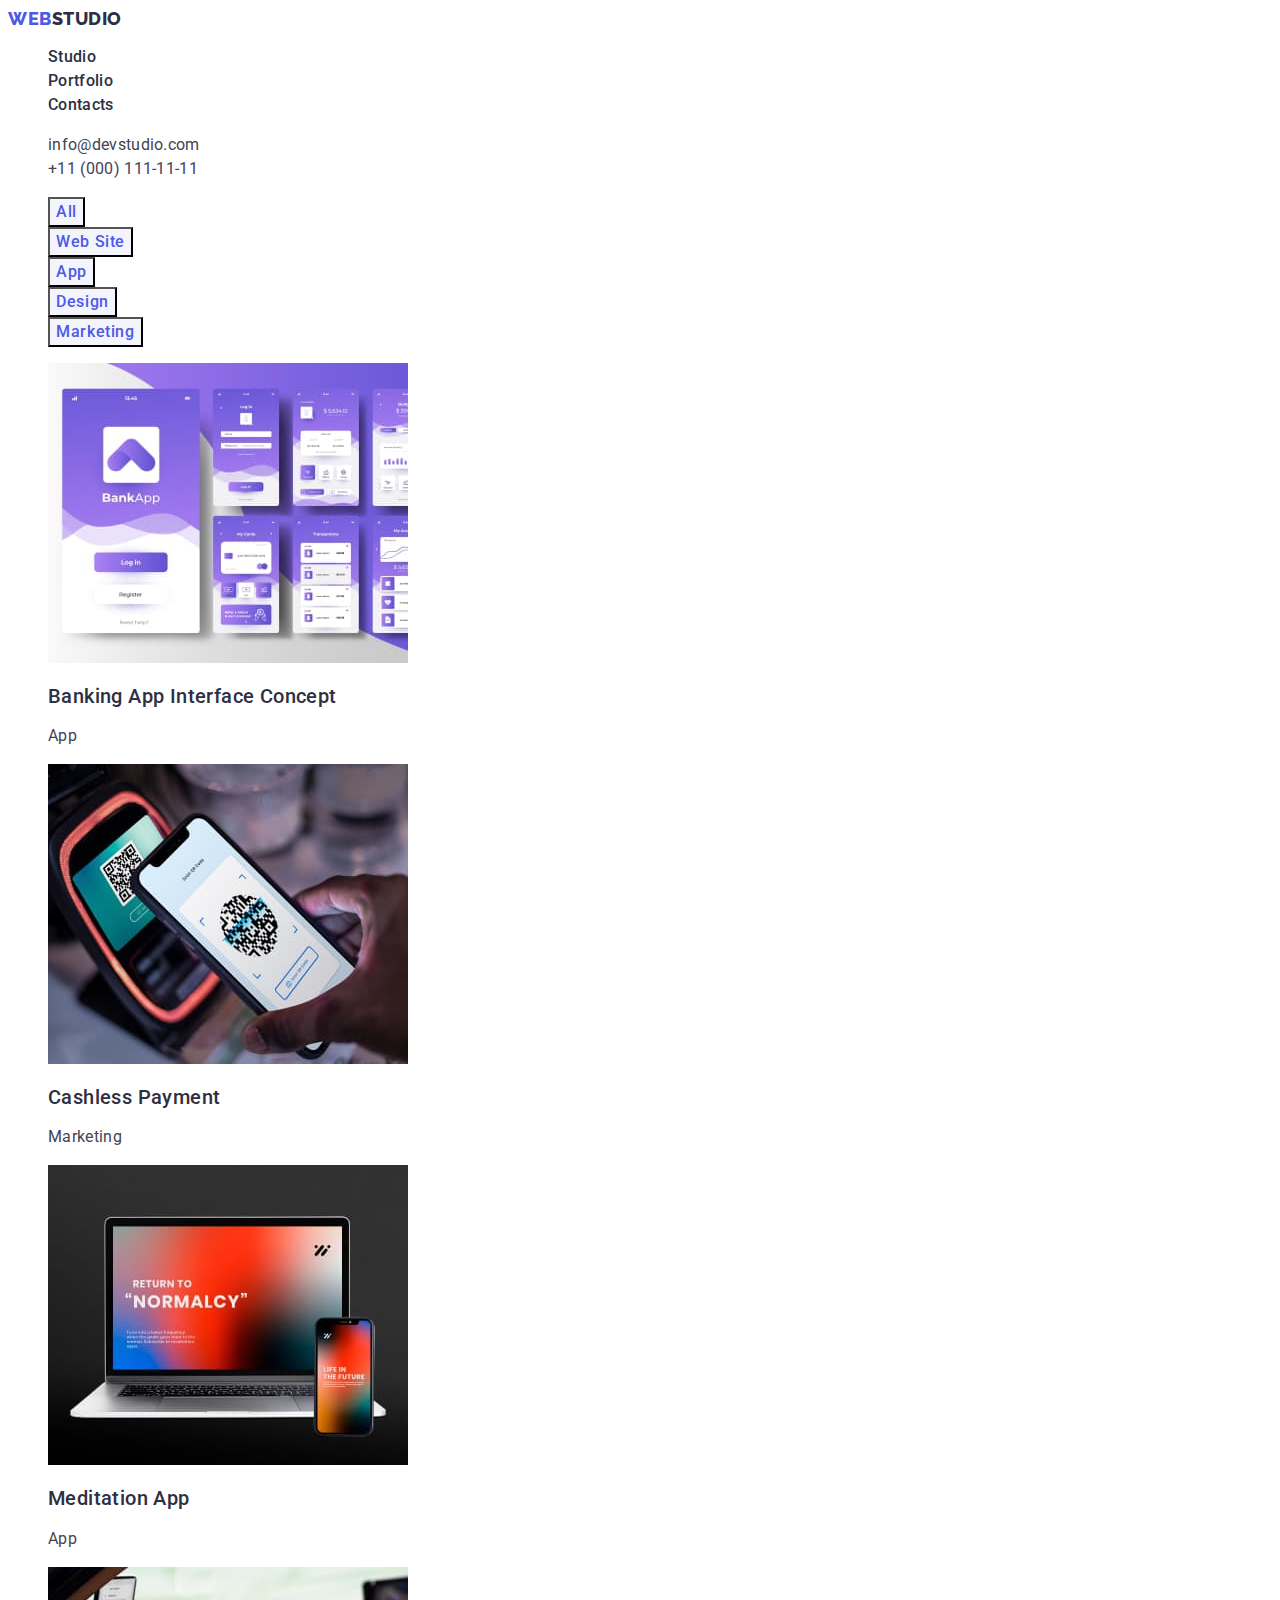
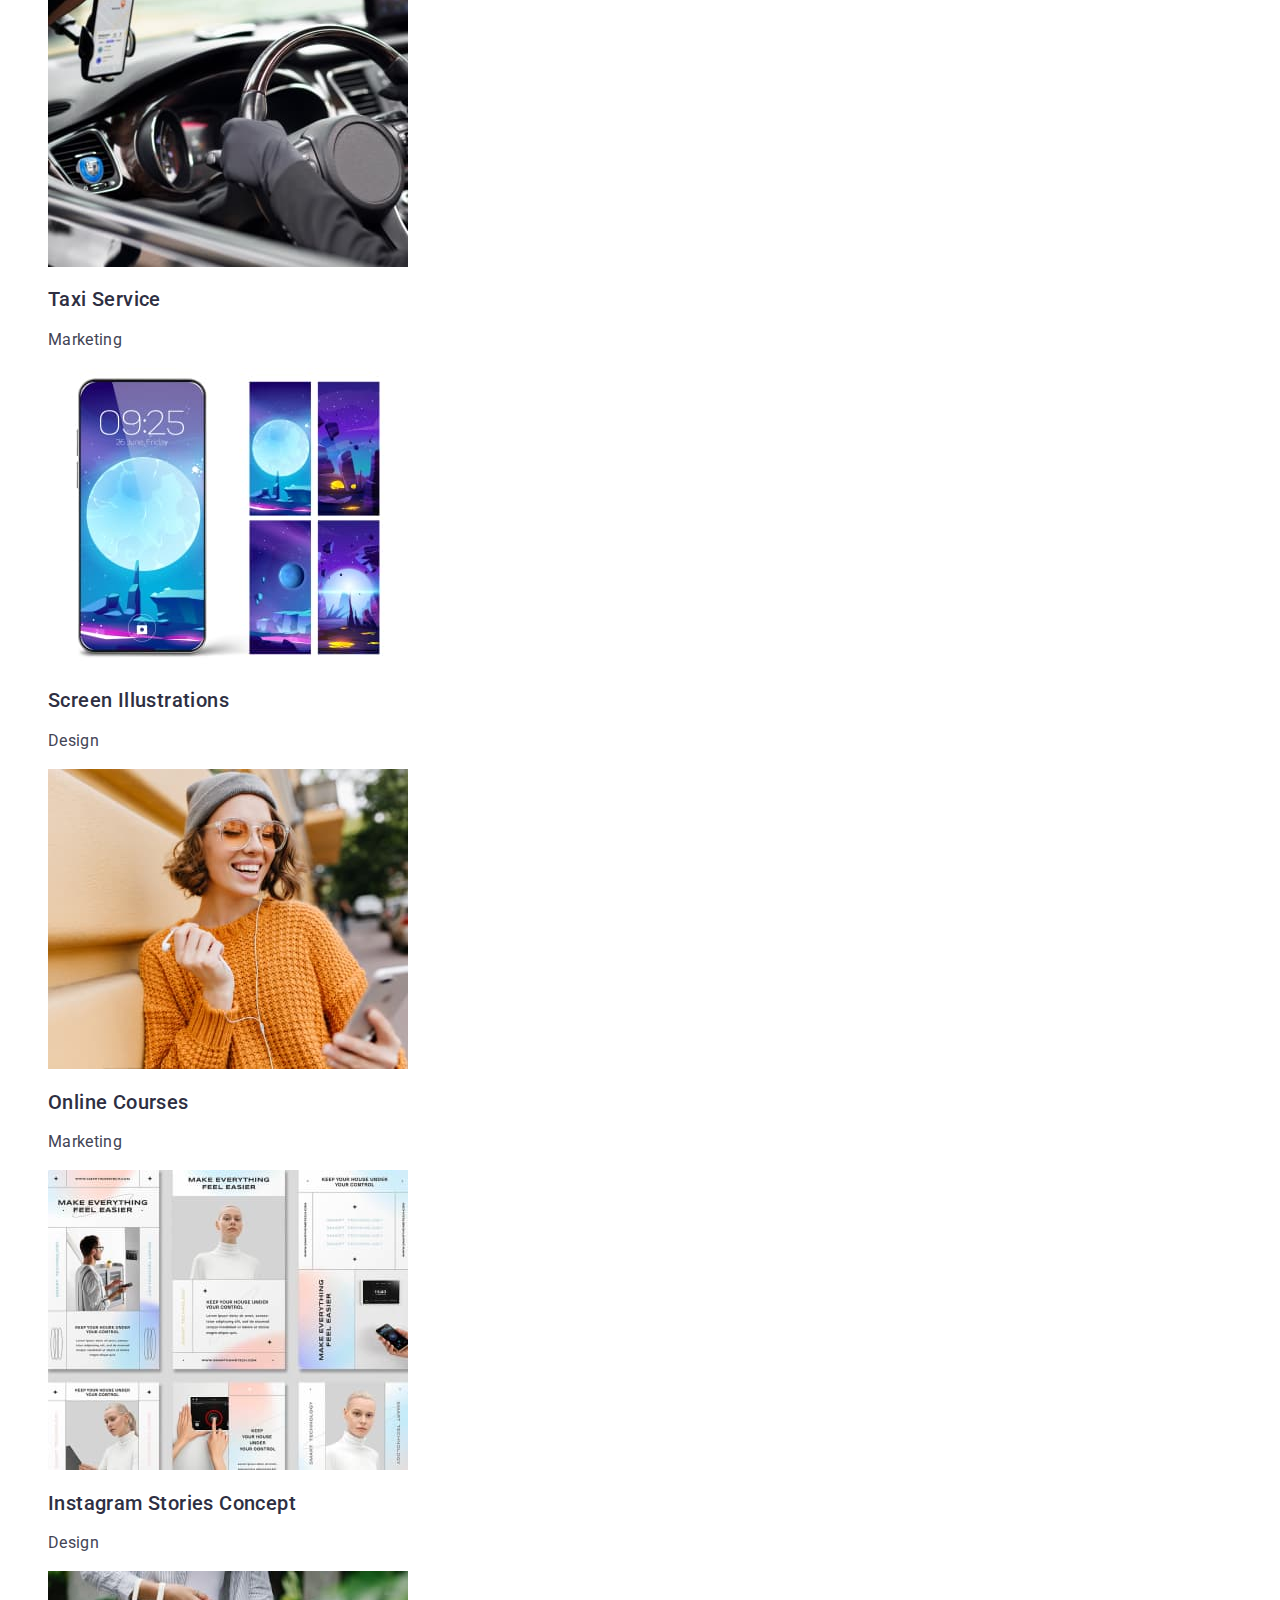
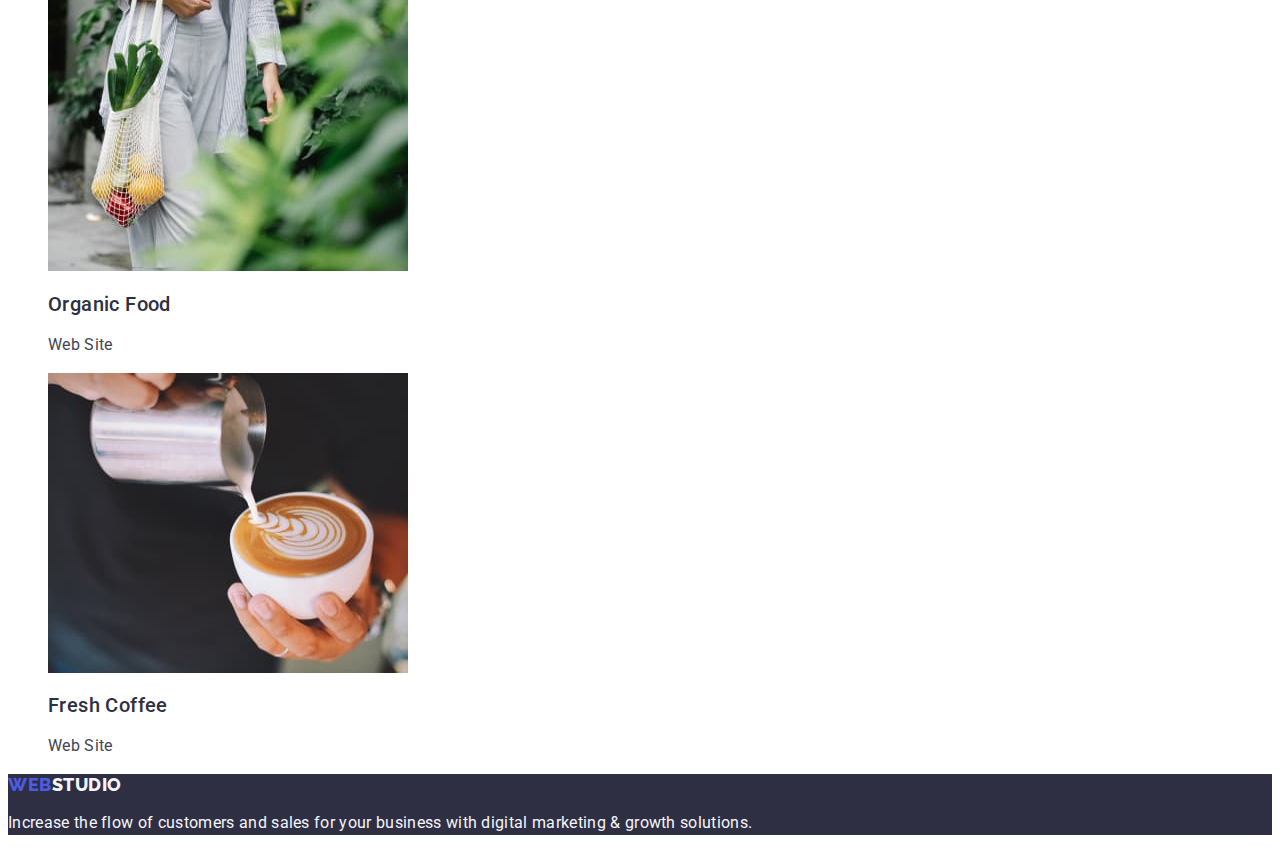
==== portfolio.html @ 6f3fbd13 "Initial commit" ====
<!DOCTYPE html>
<html lang="en">
  <head>
    <meta charset="UTF-8" />

    <link rel="preconnect" href="https://fonts.googleapis.com" />
    <link rel="preconnect" href="https://fonts.gstatic.com" crossorigin />
    <link
      href="https://fonts.googleapis.com/css2?family=Raleway:wght@800&family=Roboto:wght@400;500;700;900&display=swap"
      rel="stylesheet"
    />

    <title>Document</title>

    <link rel="stylesheet" href="./css/styles.css" />
  </head>

  <body style="font-family: Roboto, sans-serif; color: #434455">
    <!--*--------------------------------HEADER------------------------------------------->

    <header>
      <nav>
        <a class="logo link" href="./index.html"
          >Web<span class="logo-accent">Studio</span></a
        >
        <ul class="list">
          <li class="navigation link">
            <a class="link" href="./index.html">Studio</a>
          </li>
          <li class="navigation link">
            <a class="link" href="./portfolio.html">Portfolio</a>
          </li>
          <li class="navigation link"><a class="link" href="">Contacts</a></li>
        </ul>
      </nav>
      <address class="address">
        <ul class="list">
          <li class="contacts">
            <a class="link" href="mailto:info@devstudio.com"
              >info@devstudio.com</a
            >
          </li>
          <li class="contacts">
            <a class="link" href="tel:+110001111111">+11 (000) 111-11-11</a>
          </li>
        </ul>
      </address>
    </header>

    <!--*--------------------------------MAIN------------------------------------------->

    <main>
      <section>
        <h1 hidden>Section "portfolio"</h1>
        <ul class="list">
          <li><button type="button" class="portfolio-button">All</button></li>
          <li>
            <button type="button" class="portfolio-button">Web Site</button>
          </li>
          <li><button type="button" class="portfolio-button">App</button></li>
          <li>
            <button type="button" class="portfolio-button">Design</button>
          </li>
          <li>
            <button type="button" class="portfolio-button">Marketing</button>
          </li>
        </ul>

        <ul class="list">
          <li>
            <a class="link" href="">
              <img
                src="./images/img_portfolio_1.jpg"
                alt="Bank app"
                width="360"
              />
              <h2 class="first-portfolio-title">
                Banking App Interface Concept
              </h2>
              <p class="studio-second-p">App</p>
            </a>
          </li>
          <li>
            <a class="link" href="">
              <img
                src="./images/img_portfolio_2.jpg"
                alt="Transaction"
                width="360"
              />
              <h2 class="first-portfolio-title">Cashless Payment</h2>
              <p class="studio-second-p">Marketing</p>
            </a>
          </li>
          <li>
            <a class="link" href="">
              <img
                src="./images/img_portfolio_3.jpg"
                alt="Laptop and smartphone"
                width="360"
              />
              <h2 class="first-portfolio-title">Meditation App</h2>
              <p class="studio-second-p">App</p>
            </a>
          </li>
          <li>
            <a class="link" href="">
              <img
                src="./images/img_portfolio_4.jpg"
                alt="Smartphone, car
                steering wheel"
                width="360"
              />
              <h2 class="first-portfolio-title">Taxi Service</h2>
              <p class="studio-second-p">Marketing</p>
            </a>
          </li>
          <li>
            <a class="link" href="">
              <img
                src="./images/img_portfolio_5.jpg"
                alt="Smartphone"
                width="360"
              />
              <h2 class="first-portfolio-title">Screen Illustrations</h2>
              <p class="studio-second-p">Design</p>
            </a>
          </li>
          <li>
            <a class="link" href="">
              <img
                src="./images/img_portfolio_6.jpg"
                alt="Woman listening to
                music"
                width="360"
              />
              <h2 class="first-portfolio-title">Online Courses</h2>
              <p class="studio-second-p">Marketing</p>
            </a>
          </li>
          <li>
            <a class="link" href="">
              <img
                src="./images/img_portfolio_7.jpg"
                alt="Instagram Stories"
                width="360"
              />
              <h2 class="first-portfolio-title">Instagram Stories Concept</h2>
              <p class="studio-second-p">Design</p>
            </a>
          </li>
          <li>
            <a class="link" href="">
              <img
                src="./images/img_portfolio_8.jpg"
                alt="Organic food"
                width="360"
              />
              <h2 class="first-portfolio-title">Organic Food</h2>
              <p class="studio-second-p">Web Site</p>
            </a>
          </li>
          <li>
            <a class="link" href="">
              <img src="./images/img_portfolio_9.jpg" alt="Coffe" width="360" />
              <h2 class="first-portfolio-title">Fresh Coffee</h2>
              <p class="studio-second-p">Web Site</p>
            </a>
          </li>
        </ul>
      </section>
    </main>

    <!--*--------------------------------FOOTER------------------------------------------->

    <footer class="studio-footer">
      <a class="logo link" href="./index.html"
        >Web<span class="logo-accent-footer">Studio</span></a
      >
      <p class="footer-p">
        Increase the flow of customers and sales for your business with digital
        marketing & growth solutions.
      </p>
    </footer>
  </body>
</html>
---- css/styles.css ----
/* ~-----------------COLORS------------------ */
:root {
    --iris: #4D5AE5;
    --ocean: #404BBF;
    --navyblue: #2E2F42;
    --green: #31D0AA;
    --slate: #434455;
    --lightslate: #8E8F99;
    --cornflower: #E7E9FC;
    --cloud: #F4F4FD;
    --navyblue-modal: rgba(46, 47, 66, 0.40);
    --grey: #2E2F42;
    --white: #FFFFFF;
    --dairy: #FCFCFC;
}

/* &-----------------STUDIO------------------ */

/* ~-----------------HEADER------------------ */
body{
    font-family: "Roboto", sans-serif;
    color: #434455;
    background-color: var(--white);
}

.logo{
    font-family: "Raleway", sans-serif;
    font-weight: 800;
    font-size: 18px;
    line-height: 1.17;
    letter-spacing: 0.03em;
    text-transform: uppercase;
    color:var(--iris);
    text-decoration: none;
}

.logo-accent{
    color:var(--navyblue)
}

.link{
    text-decoration: none;
}

.list{
    list-style-type: none;
}

.navigation a{
    text-decoration: none;
    color: var(--navyblue);
    font-size: 16px;
    font-weight: 500;
    line-height: 1.5;
    letter-spacing: 0.02em;
}

.navigation a:hover{
    color: var(--ocean);
}
.navigation a:focus{
    color: var(--ocean);
}

.address{
    font-style: normal;
}

.contacts a{
    color: var(--slate);
    font-family: Roboto;
    font-size: 16px;
    font-weight: 400;
    line-height: 1.5;
    letter-spacing: 0.02em;
    text-decoration: none;
}

.contacts a:focus{
    color: var(--ocean);
}
.contacts a:hover {
    color: var(--ocean);
}

/* ~-----------------MAIN------------------ */

.studio-first-section{
    background-color: var(--navyblue);
}

.studio-first-title{
    color: var(--white, #FFF);
    text-align: center;
    font-size: 56px;
    line-height: 1.07;
    letter-spacing: 0.02em;
}

.studio-first-button{
    background-color: #4D5AE5;
    font-family: "Roboto", sans-serif;
    font-weight: 500;
    font-size: 16px;
    line-height: 1.5;
    letter-spacing: 0.04em;
    color: var(--white);
    cursor: pointer;
}

.studio-first-button:hover{
   background-color: #404BBF 
}

.studio-first-button:focus {
    background-color: #404BBF
}

.studio-second-title{
    color: var(--navyblue, #2E2F42);
    font-size: 20px;
    font-weight: 500;
    line-height: 1.2;
    letter-spacing: 0.02em;
}
.studio-second-p{
    color: var(--slate, #434455);
    font-size: 16px;
    line-height: 1.5;
    letter-spacing: 0.02em;
}

.studio-third-section{
    color: var(--navyblue, #2E2F42);
    text-align: center;
    font-size: 36px;
    font-weight: 700;
    line-height: 1.11;
    letter-spacing: 0.02em;
    text-transform: capitalize;
}

.studio-fourth-section{
    background-color:#F4F4FD;
}

.studio-fourth-title{
    color: var(--navyblue, #2E2F42);
    text-align: center;
    font-size: 36px;
    line-height: 1.11;
    letter-spacing: 0.02em;
    text-transform: capitalize;
}

.studio-fourth-list{
    background-color: #FFFFFF;

}

/* ~-----------------FOOTER------------------ */

.studio-footer{
    background-color: var(--grey);
}

.logo-accent-footer{
    color: #f4f4fd;
}
.footer-p{
    color: var(--cloud, #F4F4FD);
    font-size: 16px;
    line-height: 1.5;
    letter-spacing: 0.02em;
}

/* &-----------------PORTFOLIO------------------ */

/* ~-----------------MAIN------------------ */

.portfolio-button{
    font-family: "Roboto", sans-serif;
    color: var(--iris, #4D5AE5);
    text-align: center;
    font-size: 16px;
    font-weight: 500;
    line-height: 1.5;
    letter-spacing: 0.04em;
    background: var(--cloud, #F4F4FD);
    cursor: pointer;
}

.portfolio-button:hover{
    background-color: #404BBF;
    color: #FFFFFF;
}
.portfolio-button:focus {
    background-color: #404BBF;
    color: #FFFFFF;
}
 

.first-portfolio-title{
    color: var(--navyblue, #2E2F42);
    font-size: 20px;
    font-weight: 500;
    line-height: 1.2;
    letter-spacing: 0.02em;
}

/* ~-----------------FOOTER------------------ */
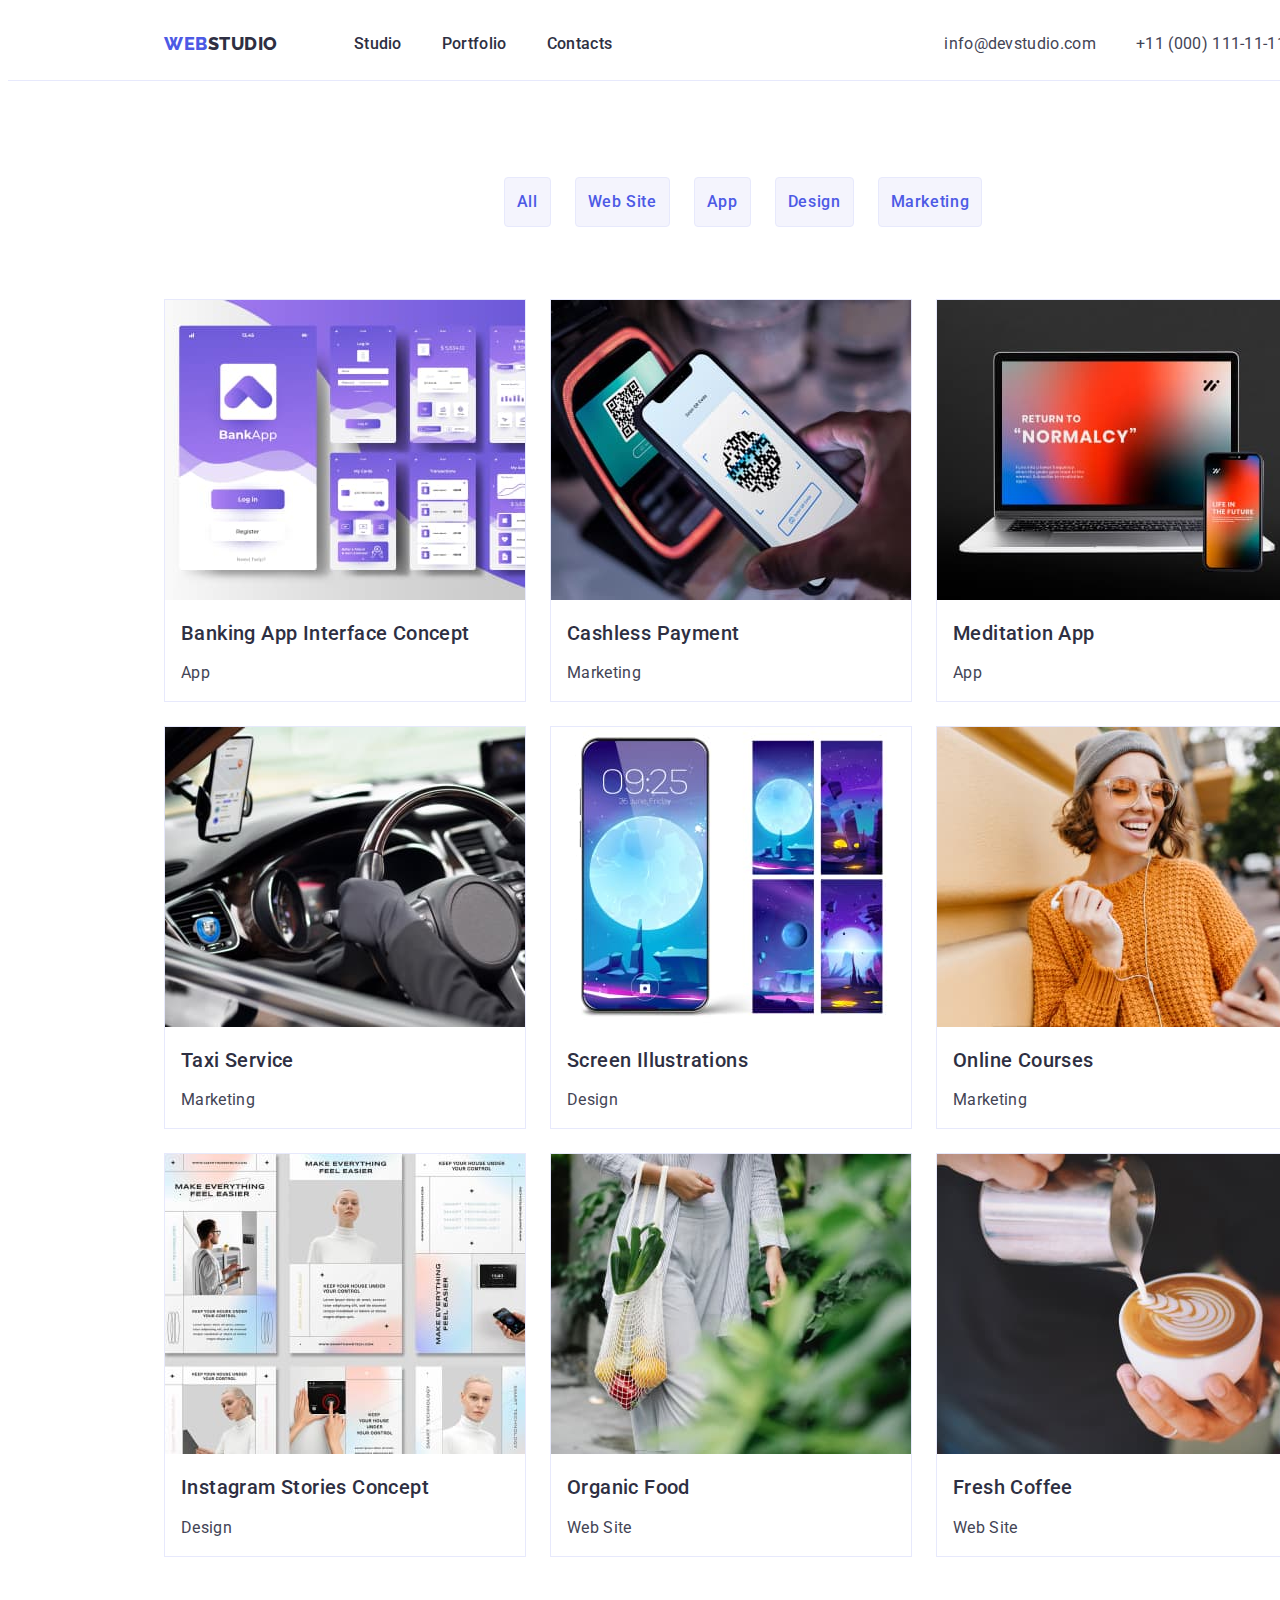
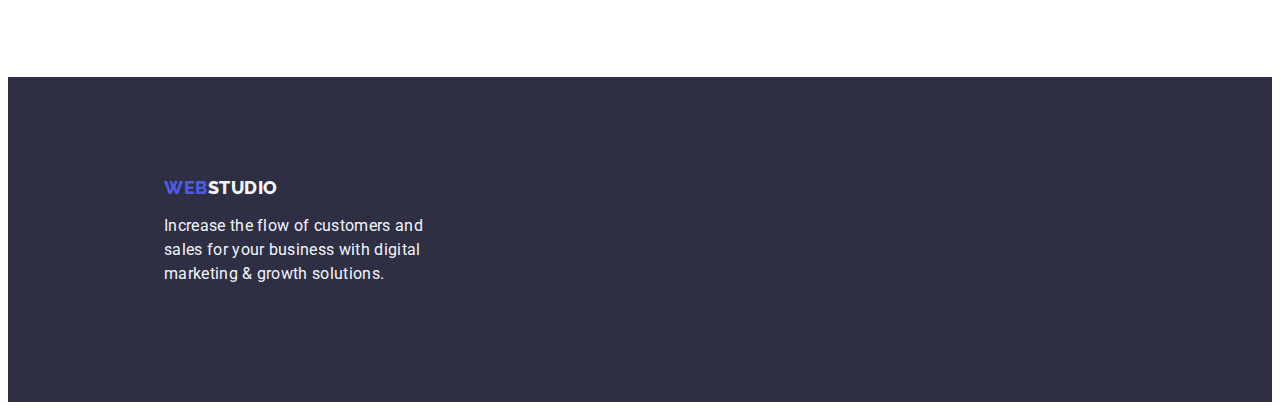
==== commit 5cc94581: "goit-markup-hw-03" ====
--- a/portfolio.html
+++ b/portfolio.html
@@ -19,22 +19,25 @@
     <!--*--------------------------------HEADER------------------------------------------->
 
     <header>
+      <div class="container header-container">
       <nav>
+        <div class="navigation-links">
         <a class="logo link" href="./index.html"
           >Web<span class="logo-accent">Studio</span></a
         >
-        <ul class="list">
+        <ul class="list navigation-list">
+          <li class="navigation">
+            <a class="link navigation-menu" href="./index.html">Studio</a>
+          </li>
           <li class="navigation link">
-            <a class="link" href="./index.html">Studio</a>
-          </li>
-          <li class="navigation link">
-            <a class="link" href="./portfolio.html">Portfolio</a>
-          </li>
-          <li class="navigation link"><a class="link" href="">Contacts</a></li>
-        </ul>
+            <a class="link navigation-menu" href="./portfolio.html">Portfolio</a>
+          </li>
+          <li class="navigation"><a class="link navigation-menu" href="">Contacts</a></li>
+        </ul>
+      </div>
       </nav>
       <address class="address">
-        <ul class="list">
+        <ul class="list contacts-list">
           <li class="contacts">
             <a class="link" href="mailto:info@devstudio.com"
               >info@devstudio.com</a
@@ -45,14 +48,19 @@
           </li>
         </ul>
       </address>
+    </div>
     </header>
 
     <!--*--------------------------------MAIN------------------------------------------->
 
     <main>
-      <section>
+
+<!--&--------------------------------1------------------------------------------->
+
+      <section class="portfolio-first-section">
+        <div class="container">
         <h1 hidden>Section "portfolio"</h1>
-        <ul class="list">
+        <ul class="list portfolio-buttons">
           <li><button type="button" class="portfolio-button">All</button></li>
           <li>
             <button type="button" class="portfolio-button">Web Site</button>
@@ -65,44 +73,59 @@
             <button type="button" class="portfolio-button">Marketing</button>
           </li>
         </ul>
-
-        <ul class="list">
-          <li>
+        </div>
+        </section>
+
+<!--&--------------------------------2------------------------------------------->
+
+        <section  class="portfolio-second-section">
+          <div class="container">
+        <ul class="list portfolio-second-items">
+          <li class="portfolio-second-li">
             <a class="link" href="">
               <img
                 src="./images/img_portfolio_1.jpg"
                 alt="Bank app"
                 width="360"
               />
+              <div class="portfolio-second-text">
               <h2 class="first-portfolio-title">
                 Banking App Interface Concept
               </h2>
               <p class="studio-second-p">App</p>
-            </a>
-          </li>
-          <li>
+              </div>
+            </a>
+          </li>
+
+          <li class="portfolio-second-li">
             <a class="link" href="">
               <img
                 src="./images/img_portfolio_2.jpg"
                 alt="Transaction"
                 width="360"
               />
+              <div class="portfolio-second-text">
               <h2 class="first-portfolio-title">Cashless Payment</h2>
               <p class="studio-second-p">Marketing</p>
-            </a>
-          </li>
-          <li>
+              </div>
+            </a>
+          </li>
+
+          <li class="portfolio-second-li">
             <a class="link" href="">
               <img
                 src="./images/img_portfolio_3.jpg"
                 alt="Laptop and smartphone"
                 width="360"
               />
+              <div class="portfolio-second-text">
               <h2 class="first-portfolio-title">Meditation App</h2>
               <p class="studio-second-p">App</p>
-            </a>
-          </li>
-          <li>
+              </div>
+            </a>
+          </li>
+
+          <li class="portfolio-second-li">
             <a class="link" href="">
               <img
                 src="./images/img_portfolio_4.jpg"
@@ -110,22 +133,28 @@
                 steering wheel"
                 width="360"
               />
+              <div class="portfolio-second-text">
               <h2 class="first-portfolio-title">Taxi Service</h2>
               <p class="studio-second-p">Marketing</p>
-            </a>
-          </li>
-          <li>
+              </div>
+            </a>
+          </li>
+
+          <li class="portfolio-second-li">
             <a class="link" href="">
               <img
                 src="./images/img_portfolio_5.jpg"
                 alt="Smartphone"
                 width="360"
               />
+              <div class="portfolio-second-text">
               <h2 class="first-portfolio-title">Screen Illustrations</h2>
               <p class="studio-second-p">Design</p>
-            </a>
-          </li>
-          <li>
+              </div>
+            </a>
+          </li>
+
+          <li class="portfolio-second-li">
             <a class="link" href="">
               <img
                 src="./images/img_portfolio_6.jpg"
@@ -133,53 +162,68 @@
                 music"
                 width="360"
               />
+              <div class="portfolio-second-text">
               <h2 class="first-portfolio-title">Online Courses</h2>
               <p class="studio-second-p">Marketing</p>
-            </a>
-          </li>
-          <li>
+              </div>
+            </a>
+          </li>
+
+          <li class="portfolio-second-li">
             <a class="link" href="">
               <img
                 src="./images/img_portfolio_7.jpg"
                 alt="Instagram Stories"
                 width="360"
               />
+              <div class="portfolio-second-text">
               <h2 class="first-portfolio-title">Instagram Stories Concept</h2>
               <p class="studio-second-p">Design</p>
-            </a>
-          </li>
-          <li>
+              </div>
+            </a>
+          </li>
+
+          <li class="portfolio-second-li">
             <a class="link" href="">
               <img
                 src="./images/img_portfolio_8.jpg"
                 alt="Organic food"
                 width="360"
               />
+              <div class="portfolio-second-text">
               <h2 class="first-portfolio-title">Organic Food</h2>
               <p class="studio-second-p">Web Site</p>
-            </a>
-          </li>
-          <li>
+              </div>
+            </a>
+          </li>
+
+          <li class="portfolio-second-li">
             <a class="link" href="">
               <img src="./images/img_portfolio_9.jpg" alt="Coffe" width="360" />
+              <div class="portfolio-second-text">
               <h2 class="first-portfolio-title">Fresh Coffee</h2>
               <p class="studio-second-p">Web Site</p>
-            </a>
-          </li>
-        </ul>
+              </div>
+            </a>
+          </li>
+
+        </ul>
+      </div>
       </section>
     </main>
 
     <!--*--------------------------------FOOTER------------------------------------------->
 
     <footer class="studio-footer">
-      <a class="logo link" href="./index.html"
+      <div class="container">
+      <a class="logo link footer-link" href="./index.html"
         >Web<span class="logo-accent-footer">Studio</span></a
       >
       <p class="footer-p">
         Increase the flow of customers and sales for your business with digital
         marketing & growth solutions.
       </p>
+    </div>
     </footer>
   </body>
-</html>
+</html>--- a/css/styles.css
+++ b/css/styles.css
@@ -1,4 +1,3 @@
-
 /* ~-----------------COLORS------------------ */
 :root {
     --iris: #4D5AE5;
@@ -15,13 +14,47 @@
     --dairy: #FCFCFC;
 }
 
-/* &-----------------STUDIO------------------ */
-
-/* ~-----------------HEADER------------------ */
+
+.container{
+    width: 1158px;
+    margin: 0 auto;
+    padding-right: 156px;
+    padding-left: 156px;
+}
+
+p h1 h2 h3 h4 h5 h6{
+    margin-top: 0;
+    margin-bottom: 0;
+}
+
+ul{
+    padding-left: 0;
+    margin-top: 0;
+    margin-bottom: 0;
+}
+
 body{
     font-family: "Roboto", sans-serif;
     color: #434455;
     background-color: var(--white);
+}
+
+
+/* &-----------------STUDIO------------------ */
+
+/* ~-----------------HEADER------------------ */
+
+.header-container{
+    display: flex;
+    align-items: center;
+    gap: 332px;
+    border-bottom: 1px solid var(--cornflower, #E7E9FC);
+}
+
+.navigation-links{
+    display: flex;
+    align-items: center;
+    
 }
 
 .logo{
@@ -41,6 +74,8 @@
 
 .link{
     text-decoration: none;
+    margin-right: 0;
+    display: inline-block;
 }
 
 .list{
@@ -84,10 +119,38 @@
     color: var(--ocean);
 }
 
+.navigation-list{
+    display: flex;
+    align-items: center;
+    gap: 40px;
+    margin-left: 76px;
+}
+
+.navigation-menu{
+    padding: 24px 0;
+}
+
+
+.contacts-list{
+    display: flex;
+    align-items: center;
+    gap: 40px;
+    margin-right: auto;
+}
+
 /* ~-----------------MAIN------------------ */
+
+/* &-----------------1------------------ */
 
 .studio-first-section{
     background-color: var(--navyblue);
+    width: 1440px;
+}
+
+
+.studio-first-background{
+    padding-bottom: 188px;
+    padding-top: 188px; 
 }
 
 .studio-first-title{
@@ -96,6 +159,10 @@
     font-size: 56px;
     line-height: 1.07;
     letter-spacing: 0.02em;
+    padding-bottom: 48px;
+    width: 496px;
+    margin: 0 auto;
+    
 }
 
 .studio-first-button{
@@ -107,6 +174,11 @@
     letter-spacing: 0.04em;
     color: var(--white);
     cursor: pointer;
+    border-radius: 4px;
+    border: 0;
+    padding: 16px 32px;
+    display: block;
+    margin: 0 auto;
 }
 
 .studio-first-button:hover{
@@ -115,6 +187,13 @@
 
 .studio-first-button:focus {
     background-color: #404BBF
+}
+
+
+/* &-----------------2------------------ */
+
+.studio-second-section{
+    padding-top: 120px;
 }
 
 .studio-second-title{
@@ -123,6 +202,7 @@
     font-weight: 500;
     line-height: 1.2;
     letter-spacing: 0.02em;
+    margin-bottom: 8px;
 }
 .studio-second-p{
     color: var(--slate, #434455);
@@ -131,7 +211,23 @@
     letter-spacing: 0.02em;
 }
 
+.studio-second-list{
+    display: flex;
+    gap: 24px;
+}
+
+.studio-second-item{
+    width: calc((100% - 3 * 73) / 4);
+}
+
+/* &-----------------3------------------ */
+
 .studio-third-section{
+    padding-top: 120px;
+    padding-bottom: 120px;
+}
+
+.studio-third-third-h{
     color: var(--navyblue, #2E2F42);
     text-align: center;
     font-size: 36px;
@@ -139,10 +235,24 @@
     line-height: 1.11;
     letter-spacing: 0.02em;
     text-transform: capitalize;
-}
+    margin-bottom: 72px;
+}
+
+.studio-third-list{
+    display: flex;
+    gap: 24px;
+}
+
+.studio-third-item{
+    width: calc((100& - 2 * 44) / 3);
+}
+
+/* &-----------------4------------------ */
 
 .studio-fourth-section{
     background-color:#F4F4FD;
+    padding-top: 120px;
+    padding-bottom: 120px;
 }
 
 .studio-fourth-title{
@@ -152,11 +262,39 @@
     line-height: 1.11;
     letter-spacing: 0.02em;
     text-transform: capitalize;
+    margin-bottom: 8px;
+
+}
+
+.studio-fourth-h{
+    color: var(--navyblue, #2E2F42);
+    font-size: 20px;
+    font-weight: 500;
+    line-height: 1.2;
+    letter-spacing: 0.02em;
+    margin-bottom: 8px;
+    text-align: center;
+}
+
+.studio-fourth-p{
+    color: var(--slate, #434455);
+    font-size: 16px;
+    line-height: 1.5;
+    letter-spacing: 0.02em;
+    text-align: center;
+    padding-bottom: 32px;
+}
+
+.studio-fourth-item{
+    background-color: #FFFFFF;
+    width: 264px;
+    box-shadow: 0px 2px 1px 0px rgba(46, 47, 66, 0.08), 0px 1px 1px 0px rgba(46, 47, 66, 0.16), 0px 1px 6px 0px rgba(46, 47, 66, 0.08);
 }
 
 .studio-fourth-list{
-    background-color: #FFFFFF;
-
+    display: flex;
+    gap: 24px;
+    margin-top: 72px;
 }
 
 /* ~-----------------FOOTER------------------ */
@@ -178,6 +316,20 @@
 /* &-----------------PORTFOLIO------------------ */
 
 /* ~-----------------MAIN------------------ */
+
+/* &-----------------1------------------ */
+
+.portfolio-first-section{
+    padding-top: 96px;
+    padding-bottom: 72px;
+}
+
+.portfolio-buttons{
+    display: flex;
+    justify-content: center;
+    gap: 24px;
+    margin: 0 auto;
+}
 
 .portfolio-button{
     font-family: "Roboto", sans-serif;
@@ -189,6 +341,10 @@
     letter-spacing: 0.04em;
     background: var(--cloud, #F4F4FD);
     cursor: pointer;
+    padding: 12px;
+    border-radius: 4px;
+    border: 1px solid var(--cornflower, #E7E9FC);
+    display: block;
 }
 
 .portfolio-button:hover{
@@ -200,6 +356,22 @@
     color: #FFFFFF;
 }
  
+/* &-----------------2------------------ */
+
+.portfolio-second-section{
+    padding-bottom: 120px;
+}
+
+.portfolio-second-li{
+    border: 1px solid var(--cornflower, #E7E9FC);
+    background: var(--white, #FFF);
+}
+
+.portfolio-second-items{
+    display: flex;
+    flex-wrap: wrap;
+    gap: 24px;
+}
 
 .first-portfolio-title{
     color: var(--navyblue, #2E2F42);
@@ -209,4 +381,23 @@
     letter-spacing: 0.02em;
 }
 
-/* ~-----------------FOOTER------------------ */+.portfolio-second-text{
+    padding: 0px 16px;
+    gap: 8px;
+}
+
+/* ~-----------------FOOTER------------------ */
+
+.studio-footer{
+    padding-top: 100px;
+    padding-bottom: 100px;
+}
+
+.footer-link{
+    display: inline-block;
+}
+
+.footer-p{
+    width: 264px;
+    margin-top: 16px;
+}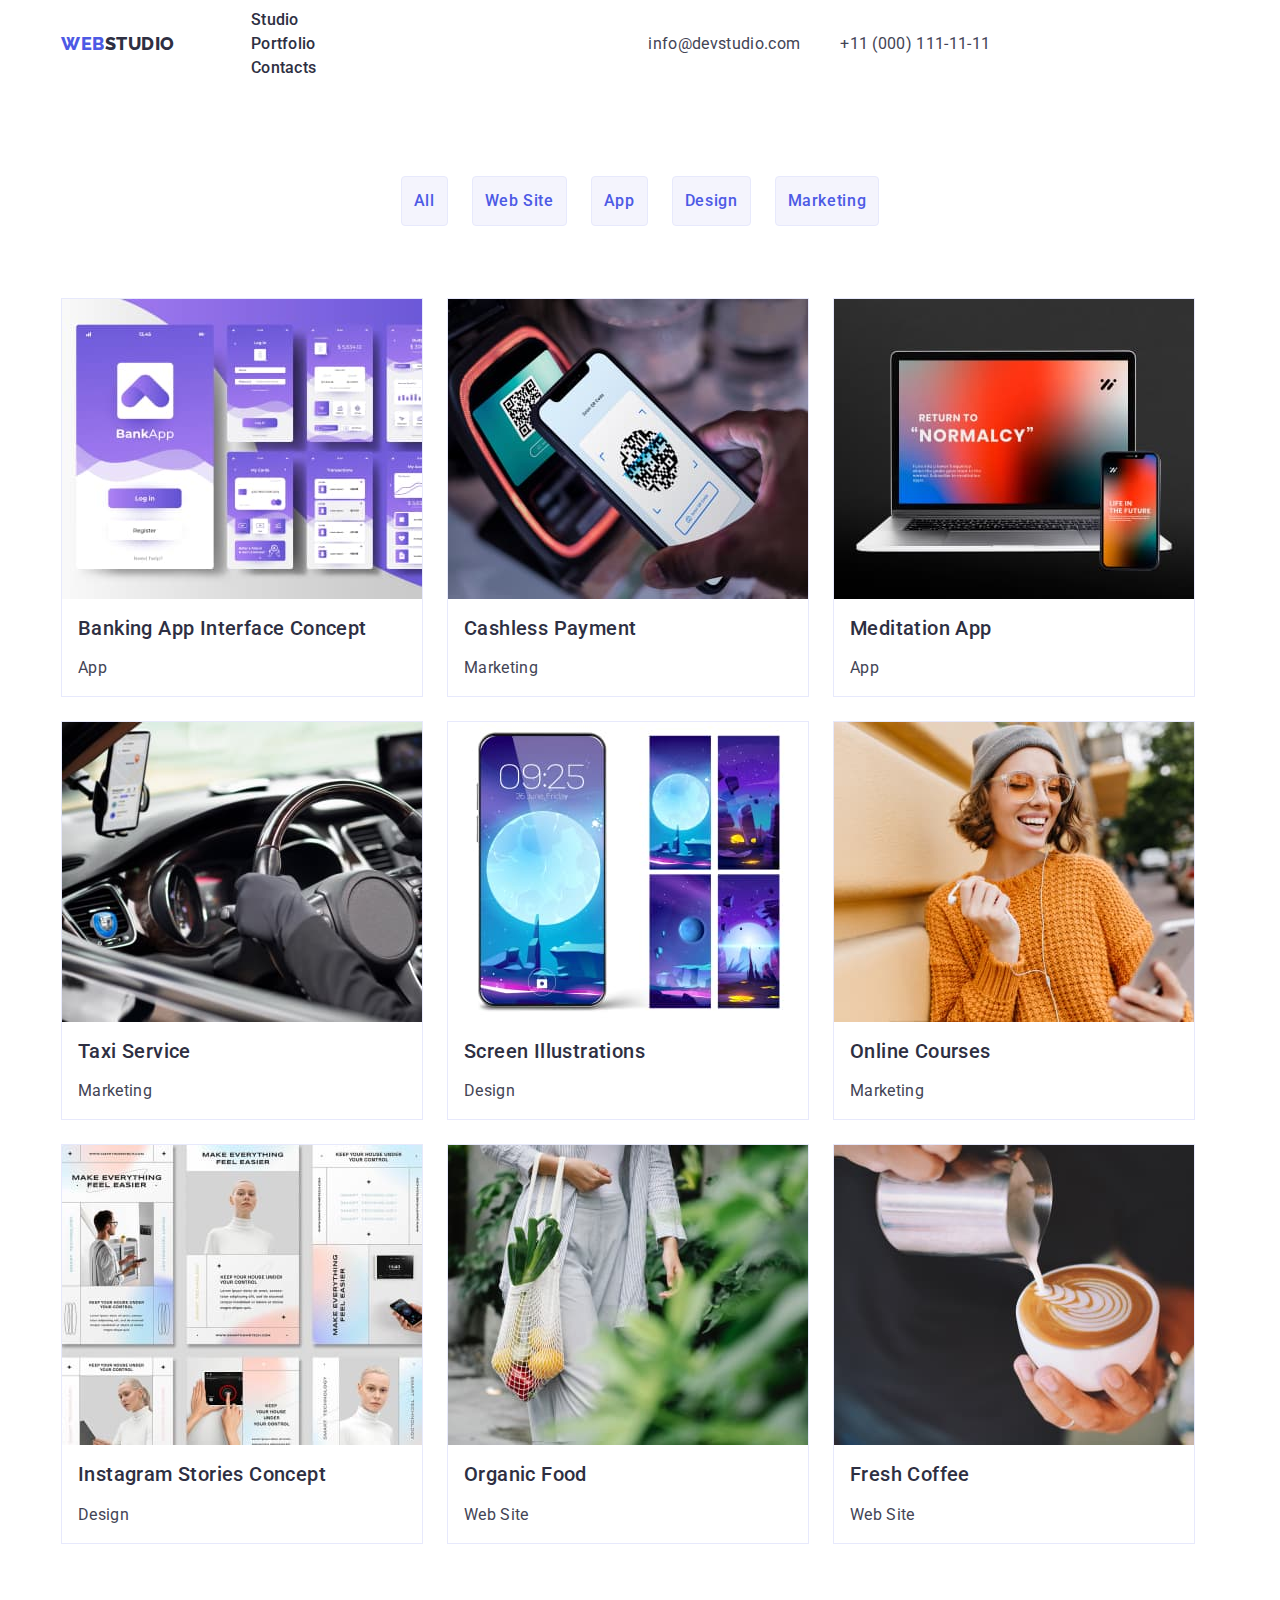
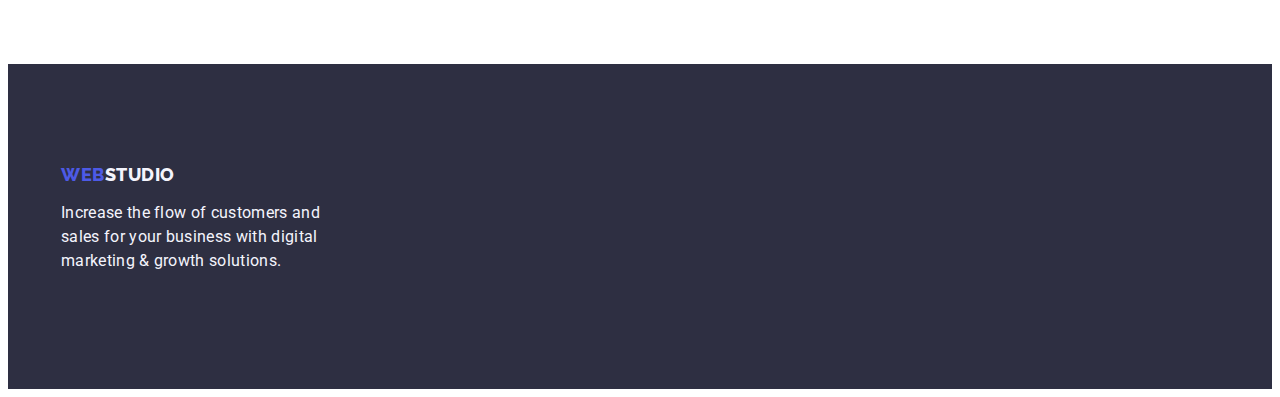
==== commit c9823344: "goit-markup-hw-03" ====
--- a/portfolio.html
+++ b/portfolio.html
@@ -9,6 +9,8 @@
       href="https://fonts.googleapis.com/css2?family=Raleway:wght@800&family=Roboto:wght@400;500;700;900&display=swap"
       rel="stylesheet"
     />
+
+    <link rel="stylesheet" href="https://cdnjs.cloudflare.com/ajax/libs/modern-normalize/2.0.0/modern-normalize.min.css" integrity="sha512-4xo8blKMVCiXpTaLzQSLSw3KFOVPWhm/TRtuPVc4WG6kUgjH6J03IBuG7JZPkcWMxJ5huwaBpOpnwYElP/m6wg==" crossorigin="anonymous" referrerpolicy="no-referrer" />
 
     <title>Document</title>
 
--- a/css/styles.css
+++ b/css/styles.css
@@ -14,12 +14,14 @@
     --dairy: #FCFCFC;
 }
 
+img{
+    display: block
+}
 
 .container{
     width: 1158px;
     margin: 0 auto;
-    padding-right: 156px;
-    padding-left: 156px;
+    padding: 0 15px
 }
 
 p h1 h2 h3 h4 h5 h6{
@@ -44,17 +46,30 @@
 
 /* ~-----------------HEADER------------------ */
 
+.studio-header{
+    border-bottom: 1px solid #e7e9fc; 
+}
+
 .header-container{
     display: flex;
     align-items: center;
     gap: 332px;
-    border-bottom: 1px solid var(--cornflower, #E7E9FC);
+}
+
+.header-nav{
+    display: flex;
+    align-items: center;
 }
 
 .navigation-links{
     display: flex;
     align-items: center;
     
+}
+
+.studio-header-logo{
+    margin-right: 76px;
+
 }
 
 .logo{
@@ -119,17 +134,19 @@
     color: var(--ocean);
 }
 
+.studio-navigation-menu{
+    display: flex;
+    gap: 40px;
+}
+
+.studio-navigation-item{
+    padding: 24px 0;
+}
+
 .navigation-list{
-    display: flex;
     align-items: center;
-    gap: 40px;
     margin-left: 76px;
 }
-
-.navigation-menu{
-    padding: 24px 0;
-}
-
 
 .contacts-list{
     display: flex;
@@ -145,13 +162,9 @@
 .studio-first-section{
     background-color: var(--navyblue);
     width: 1440px;
-}
-
-
-.studio-first-background{
-    padding-bottom: 188px;
-    padding-top: 188px; 
-}
+    padding: 188px 0;
+}
+
 
 .studio-first-title{
     color: var(--white, #FFF);
@@ -160,7 +173,7 @@
     line-height: 1.07;
     letter-spacing: 0.02em;
     padding-bottom: 48px;
-    width: 496px;
+    max-width: 496px;
     margin: 0 auto;
     
 }
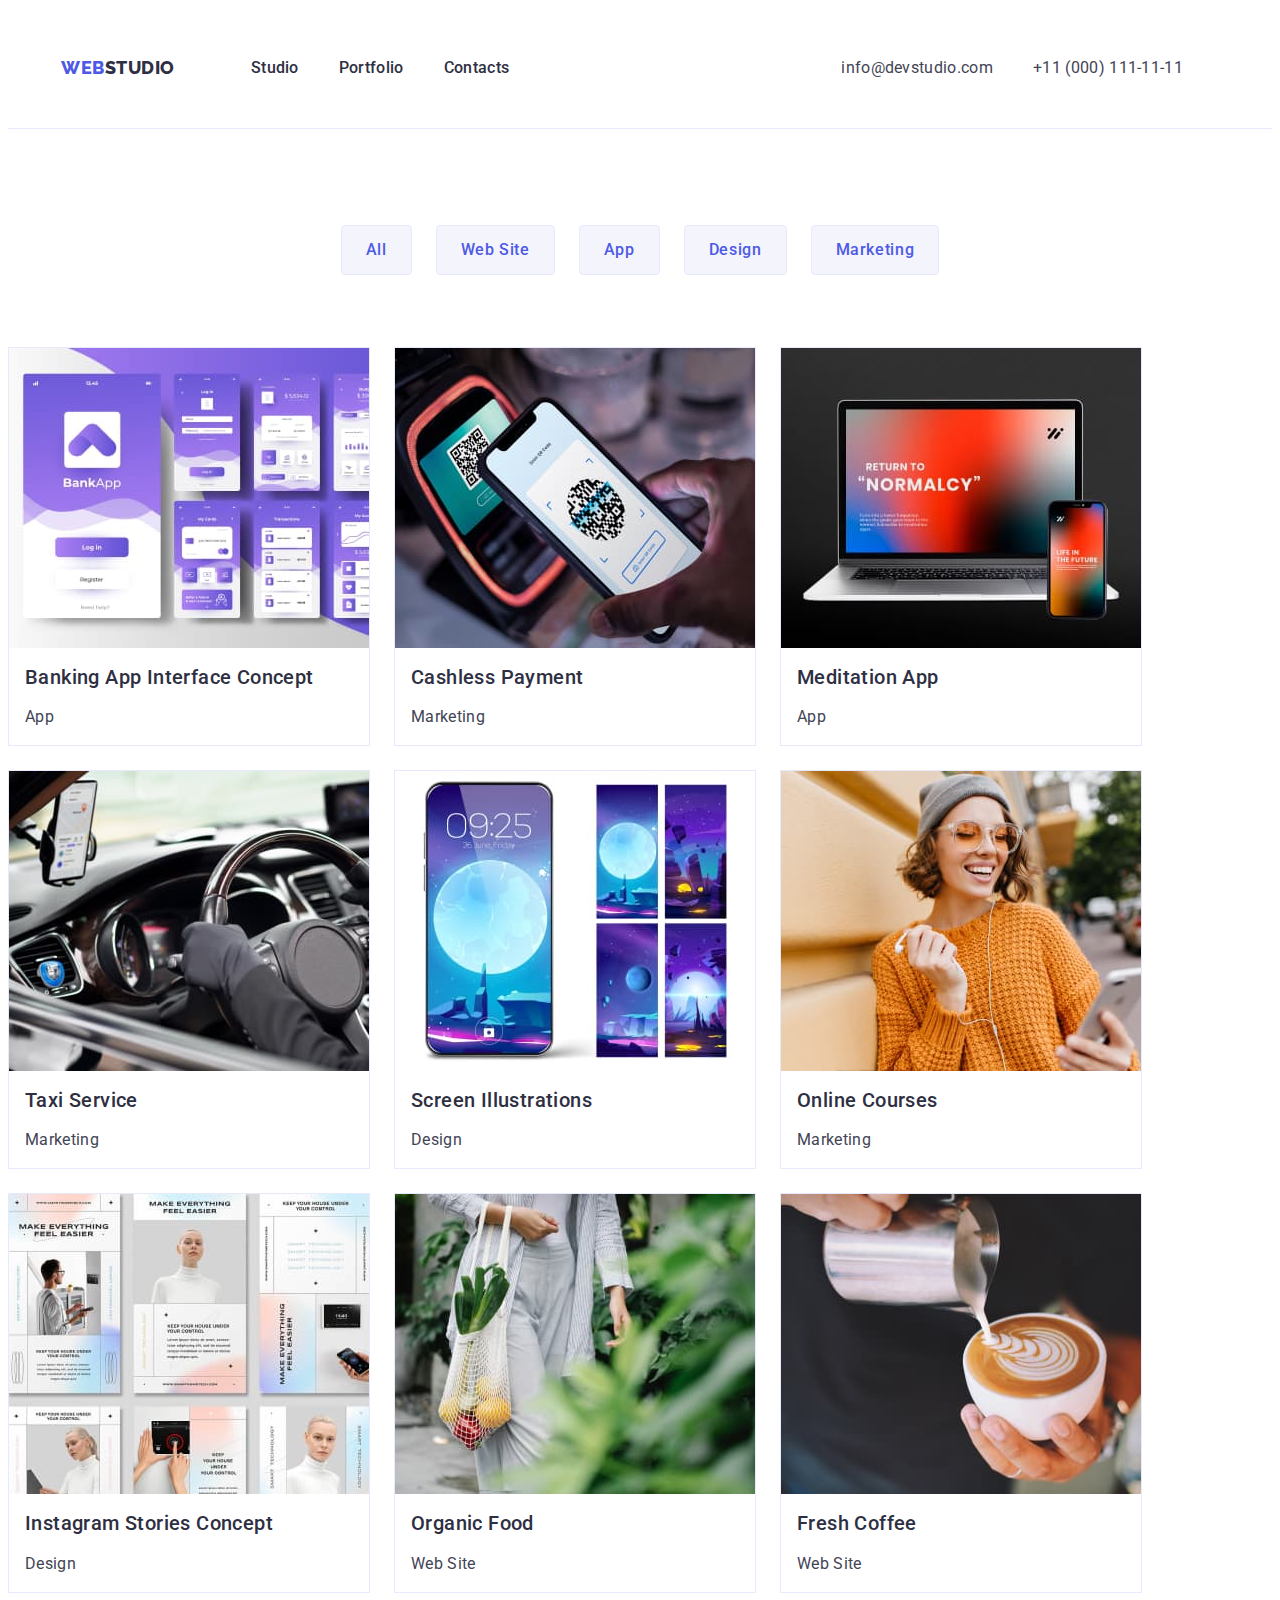
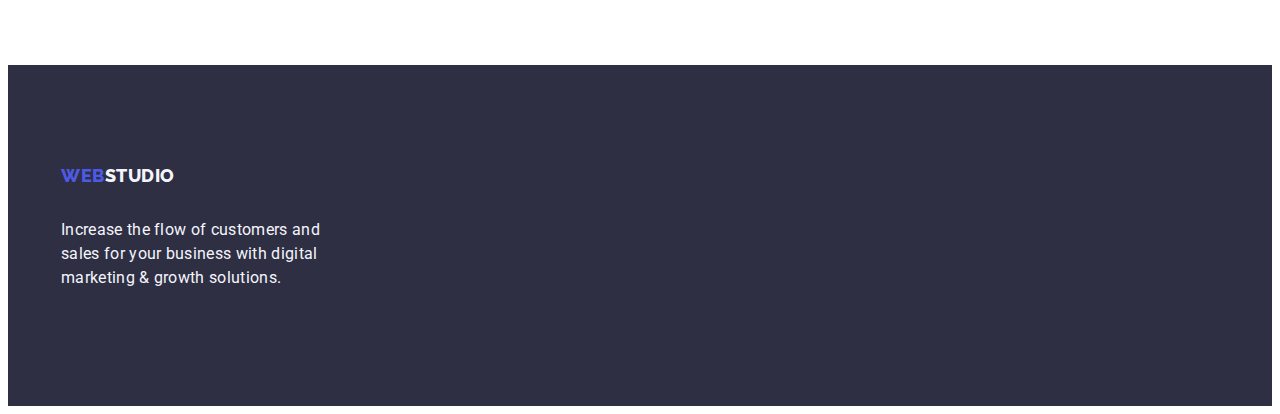
==== commit 240390c2: "goit-markup-hw-03" ====
--- a/portfolio.html
+++ b/portfolio.html
@@ -20,23 +20,21 @@
   <body style="font-family: Roboto, sans-serif; color: #434455">
     <!--*--------------------------------HEADER------------------------------------------->
 
-    <header>
+    <header class="studio-header">
       <div class="container header-container">
-      <nav>
-        <div class="navigation-links">
+      <nav class="header-nav">
         <a class="logo link" href="./index.html"
           >Web<span class="logo-accent">Studio</span></a
         >
         <ul class="list navigation-list">
-          <li class="navigation">
+          <li class="navigation studio-navigation-item">
             <a class="link navigation-menu" href="./index.html">Studio</a>
           </li>
-          <li class="navigation link">
+          <li class="navigation studio-navigation-menu">
             <a class="link navigation-menu" href="./portfolio.html">Portfolio</a>
           </li>
-          <li class="navigation"><a class="link navigation-menu" href="">Contacts</a></li>
-        </ul>
-      </div>
+          <li class="navigation studio-navigation-menu"><a class="link navigation-menu" href="">Contacts</a></li>
+        </ul>
       </nav>
       <address class="address">
         <ul class="list contacts-list">
@@ -61,7 +59,7 @@
 
       <section class="portfolio-first-section">
         <div class="container">
-        <h1 hidden>Section "portfolio"</h1>
+        <h1 class="visually-hidden">Section "portfolio"</h1>
         <ul class="list portfolio-buttons">
           <li><button type="button" class="portfolio-button">All</button></li>
           <li>
@@ -76,12 +74,9 @@
           </li>
         </ul>
         </div>
-        </section>
 
 <!--&--------------------------------2------------------------------------------->
 
-        <section  class="portfolio-second-section">
-          <div class="container">
         <ul class="list portfolio-second-items">
           <li class="portfolio-second-li">
             <a class="link" href="">
--- a/css/styles.css
+++ b/css/styles.css
@@ -67,10 +67,6 @@
     
 }
 
-.studio-header-logo{
-    margin-right: 76px;
-
-}
 
 .logo{
     font-family: "Raleway", sans-serif;
@@ -81,6 +77,7 @@
     text-transform: uppercase;
     color:var(--iris);
     text-decoration: none;
+    margin-right: 76px;
 }
 
 .logo-accent{
@@ -134,9 +131,8 @@
     color: var(--ocean);
 }
 
-.studio-navigation-menu{
-    display: flex;
-    gap: 40px;
+.navigation-menu{
+    padding: 24px 0;
 }
 
 .studio-navigation-item{
@@ -146,6 +142,8 @@
 .navigation-list{
     align-items: center;
     margin-left: 76px;
+    display: flex;
+    gap: 40px;
 }
 
 .contacts-list{
@@ -192,6 +190,7 @@
     padding: 16px 32px;
     display: block;
     margin: 0 auto;
+    min-width: 169px;
 }
 
 .studio-first-button:hover{
@@ -206,7 +205,11 @@
 /* &-----------------2------------------ */
 
 .studio-second-section{
-    padding-top: 120px;
+    padding: 120px 0;
+}
+
+.visually-hidden{
+    display: none;
 }
 
 .studio-second-title{
@@ -230,14 +233,13 @@
 }
 
 .studio-second-item{
-    width: calc((100% - 3 * 73) / 4);
+    flex-basis: calc((100% - 3 * 24px) / 4)
 }
 
 /* &-----------------3------------------ */
 
 .studio-third-section{
-    padding-top: 120px;
-    padding-bottom: 120px;
+    padding: 120px 0;
 }
 
 .studio-third-third-h{
@@ -275,7 +277,7 @@
     line-height: 1.11;
     letter-spacing: 0.02em;
     text-transform: capitalize;
-    margin-bottom: 8px;
+    margin-bottom: 72px;
 
 }
 
@@ -295,12 +297,16 @@
     line-height: 1.5;
     letter-spacing: 0.02em;
     text-align: center;
-    padding-bottom: 32px;
+}
+
+.card-text{
+    padding: 32px 0;
 }
 
 .studio-fourth-item{
     background-color: #FFFFFF;
-    width: 264px;
+    width: calc((100% - 72px) / 4);
+    border-radius: 0px 0px 4px 4px;
     box-shadow: 0px 2px 1px 0px rgba(46, 47, 66, 0.08), 0px 1px 1px 0px rgba(46, 47, 66, 0.16), 0px 1px 6px 0px rgba(46, 47, 66, 0.08);
 }
 
@@ -327,6 +333,11 @@
 }
 
 /* &-----------------PORTFOLIO------------------ */
+
+.portfolio-header{
+   border-bottom: 1px solid #e7e9fc 
+}
+
 
 /* ~-----------------MAIN------------------ */
 
@@ -341,7 +352,7 @@
     display: flex;
     justify-content: center;
     gap: 24px;
-    margin: 0 auto;
+    margin-bottom: 72px
 }
 
 .portfolio-button{
@@ -354,17 +365,19 @@
     letter-spacing: 0.04em;
     background: var(--cloud, #F4F4FD);
     cursor: pointer;
-    padding: 12px;
     border-radius: 4px;
     border: 1px solid var(--cornflower, #E7E9FC);
     display: block;
+    padding: 12px 24px;
 }
 
 .portfolio-button:hover{
+    border: 1px solid transparent;
     background-color: #404BBF;
     color: #FFFFFF;
 }
 .portfolio-button:focus {
+    border: 1px solid transparent;
     background-color: #404BBF;
     color: #FFFFFF;
 }
@@ -408,6 +421,7 @@
 
 .footer-link{
     display: inline-block;
+    margin-bottom: 16px;
 }
 
 .footer-p{
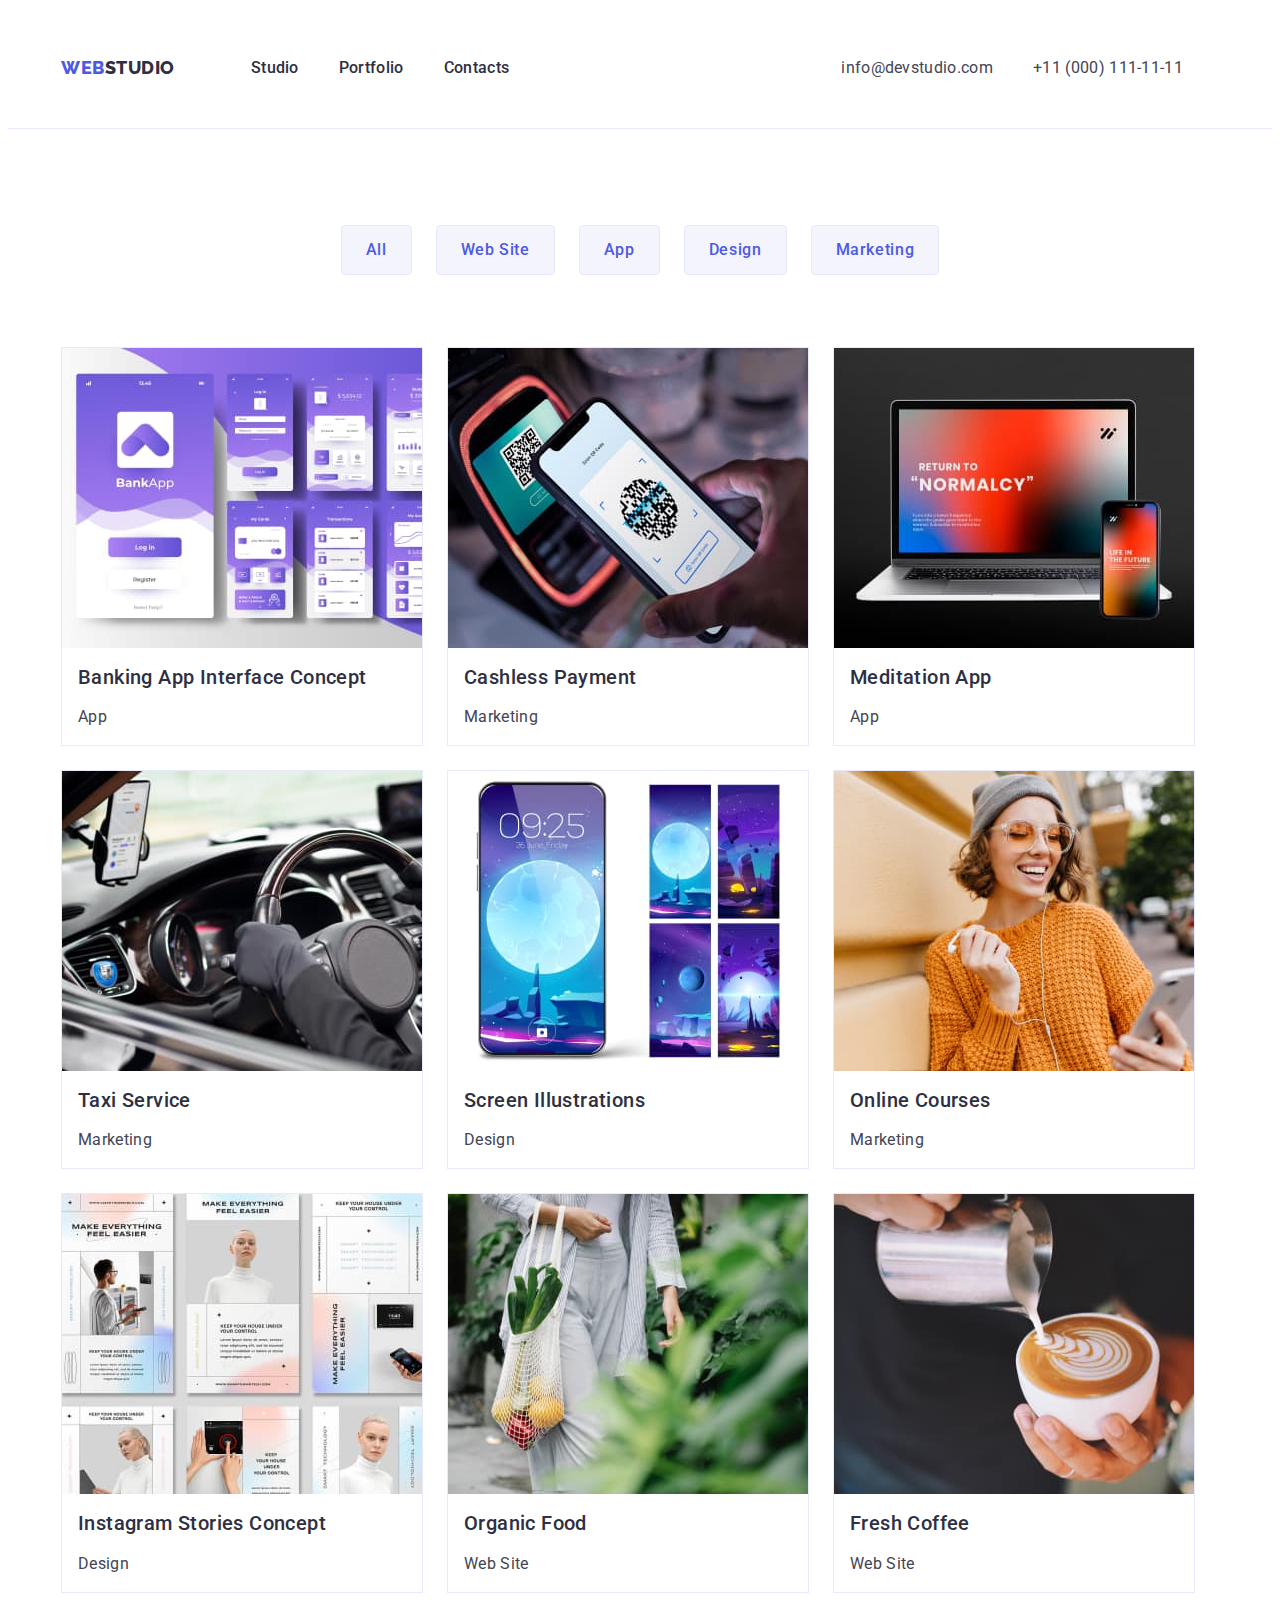
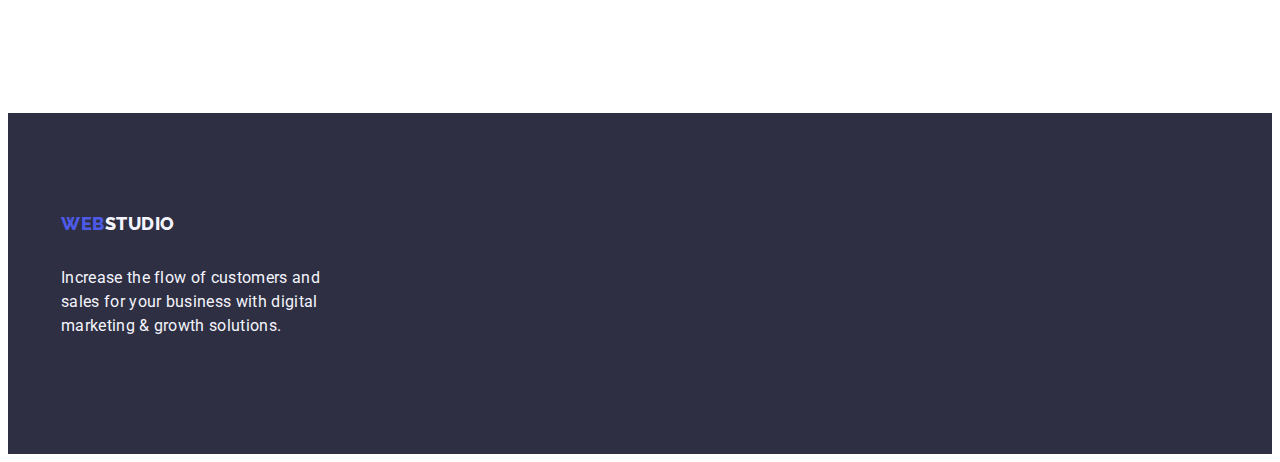
==== commit 1cd446fa: "goit-markup-hw-03" ====
--- a/portfolio.html
+++ b/portfolio.html
@@ -30,10 +30,10 @@
           <li class="navigation studio-navigation-item">
             <a class="link navigation-menu" href="./index.html">Studio</a>
           </li>
-          <li class="navigation studio-navigation-menu">
+          <li class="navigation studio-navigation-item">
             <a class="link navigation-menu" href="./portfolio.html">Portfolio</a>
           </li>
-          <li class="navigation studio-navigation-menu"><a class="link navigation-menu" href="">Contacts</a></li>
+          <li class="navigation studio-navigation-item"><a class="link navigation-menu" href="">Contacts</a></li>
         </ul>
       </nav>
       <address class="address">
@@ -73,7 +73,6 @@
             <button type="button" class="portfolio-button">Marketing</button>
           </li>
         </ul>
-        </div>
 
 <!--&--------------------------------2------------------------------------------->
 
--- a/css/styles.css
+++ b/css/styles.css
@@ -208,9 +208,16 @@
     padding: 120px 0;
 }
 
-.visually-hidden{
-    display: none;
-}
+.visually-hidden {
+    position: absolute;
+    width: 1px;
+    height: 1px;
+    margin: -1px;
+    padding: 0;
+    overflow: hidden;
+    border: 0;
+    clip: rect(0 0 0 0);
+  }
 
 .studio-second-title{
     color: var(--navyblue, #2E2F42);
@@ -344,8 +351,8 @@
 /* &-----------------1------------------ */
 
 .portfolio-first-section{
-    padding-top: 96px;
-    padding-bottom: 72px;
+    padding-top: 96px; 
+    padding-bottom: 120px;
 }
 
 .portfolio-buttons{
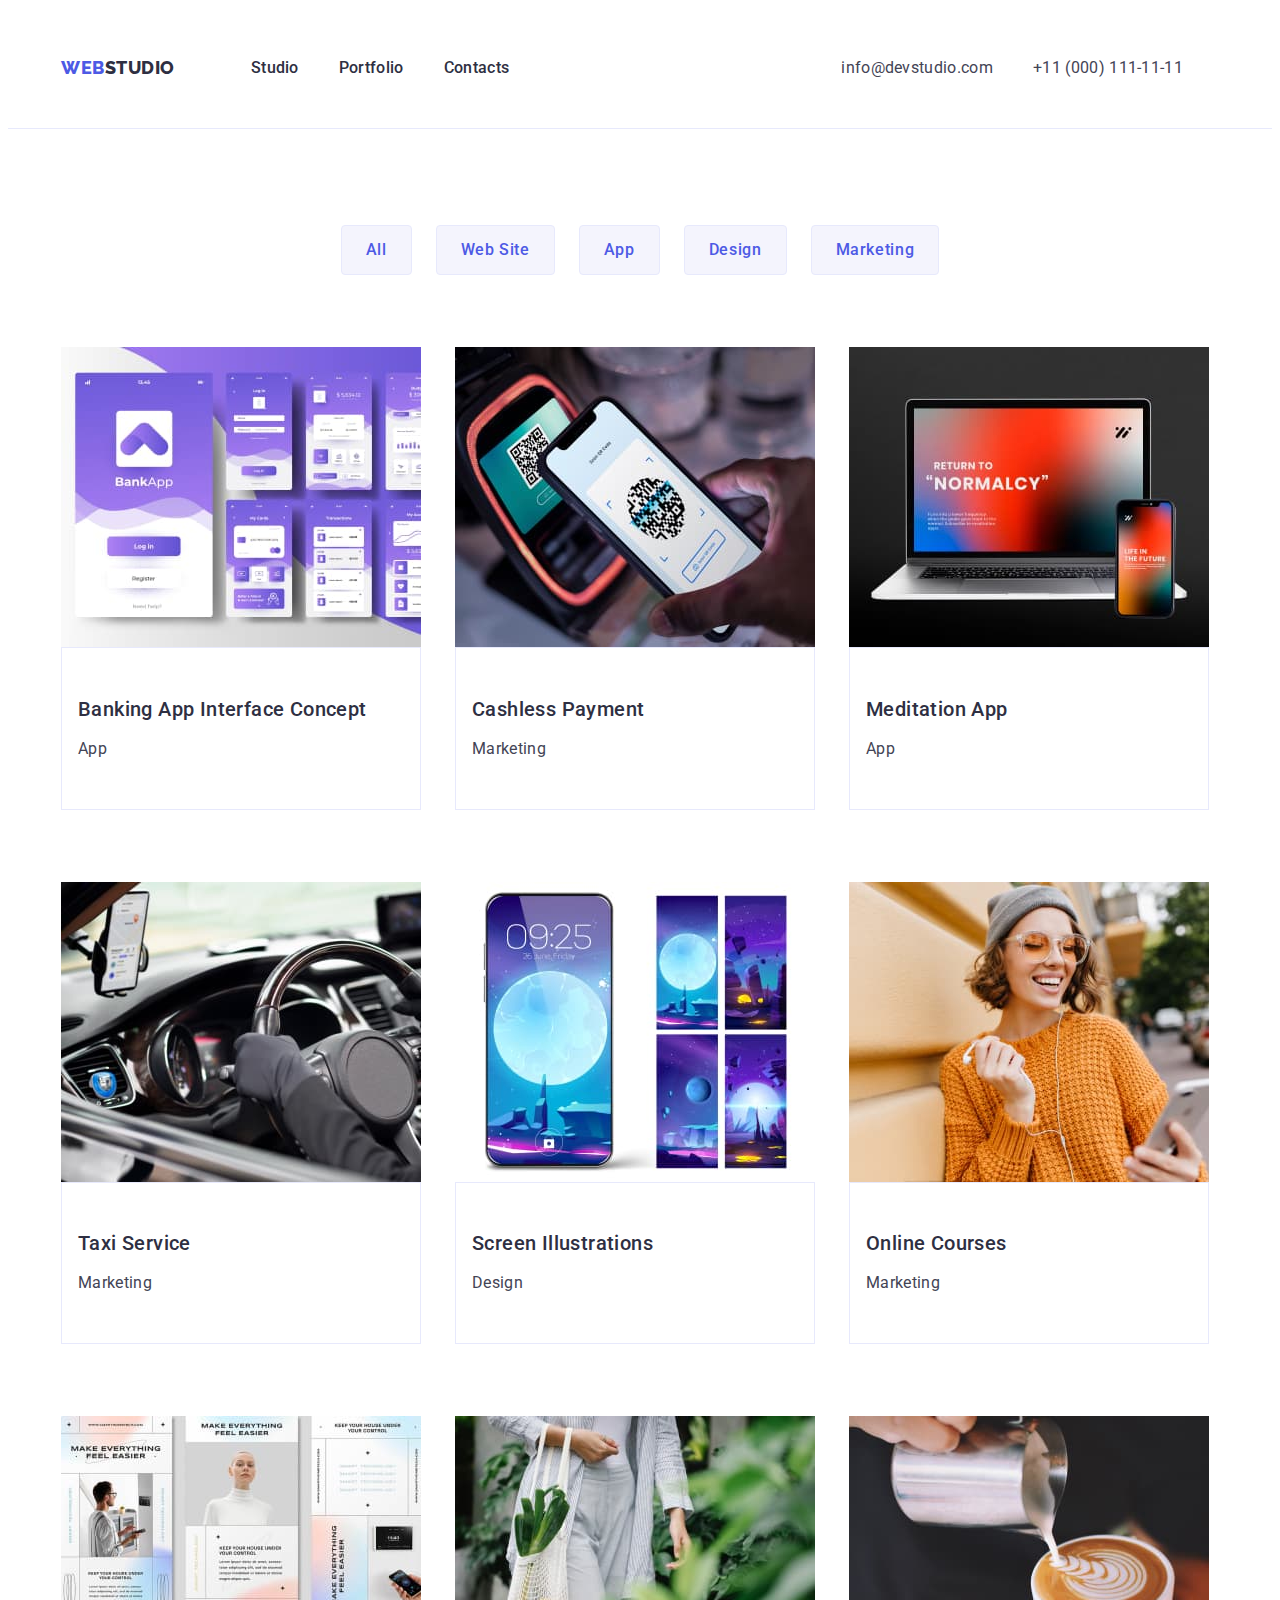
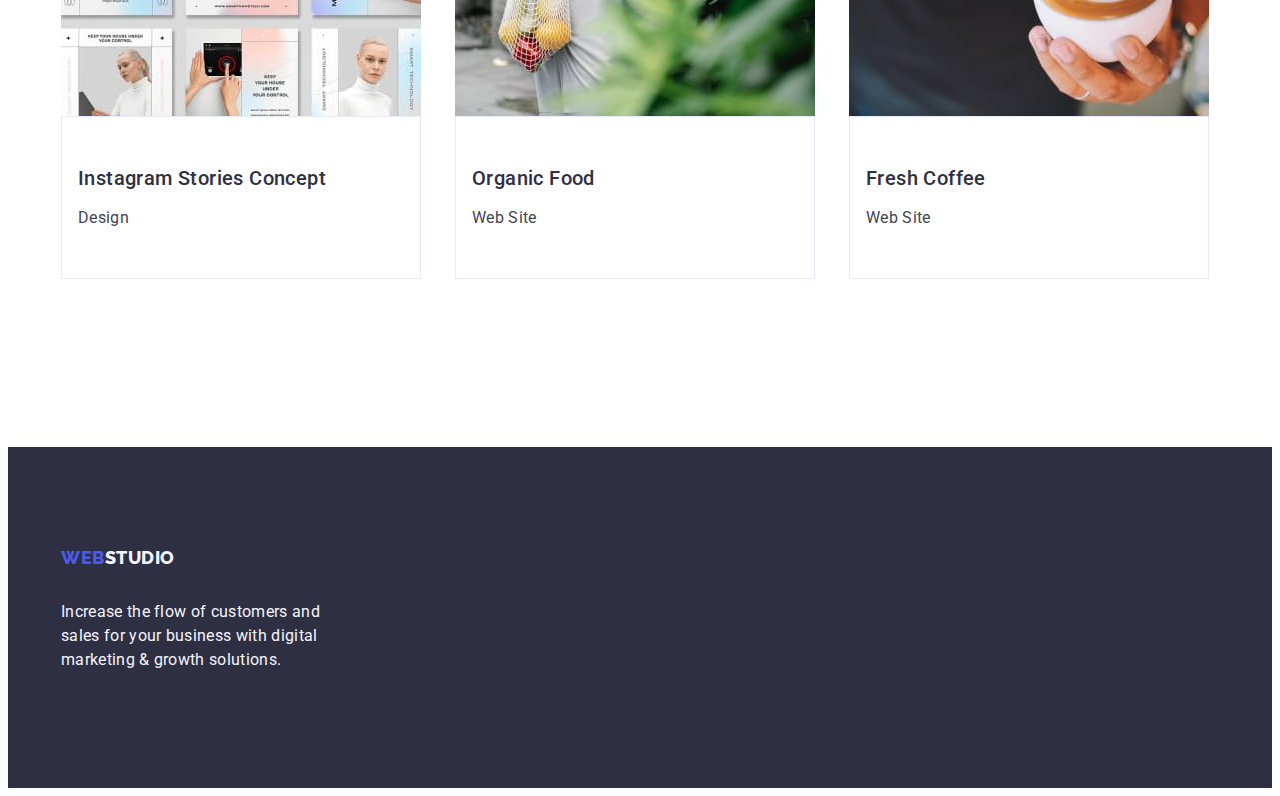
==== commit fb6a875d: "goit-markup-hw-03" ====
--- a/portfolio.html
+++ b/portfolio.html
@@ -23,7 +23,7 @@
     <header class="studio-header">
       <div class="container header-container">
       <nav class="header-nav">
-        <a class="logo link" href="./index.html"
+        <a class="logo link logotipe" href="./index.html"
           >Web<span class="logo-accent">Studio</span></a
         >
         <ul class="list navigation-list">
--- a/css/styles.css
+++ b/css/styles.css
@@ -77,6 +77,11 @@
     text-transform: uppercase;
     color:var(--iris);
     text-decoration: none;
+    
+}
+
+.logotipe{
+    
     margin-right: 76px;
 }
 
@@ -209,14 +214,8 @@
 }
 
 .visually-hidden {
-    position: absolute;
-    width: 1px;
-    height: 1px;
-    margin: -1px;
-    padding: 0;
-    overflow: hidden;
-    border: 0;
-    clip: rect(0 0 0 0);
+    position: fixed;
+    transform: scale(0);
   }
 
 .studio-second-title{
@@ -396,8 +395,9 @@
 }
 
 .portfolio-second-li{
-    border: 1px solid var(--cornflower, #E7E9FC);
     background: var(--white, #FFF);
+    margin-bottom: 48px;
+    width: calc((100% - 48px) / 3);
 }
 
 .portfolio-second-items{
@@ -412,11 +412,13 @@
     font-weight: 500;
     line-height: 1.2;
     letter-spacing: 0.02em;
+    margin-bottom: 8px;
 }
 
 .portfolio-second-text{
-    padding: 0px 16px;
+    padding: 32px 16px;
     gap: 8px;
+    border: 1px solid #e7e9fc;
 }
 
 /* ~-----------------FOOTER------------------ */
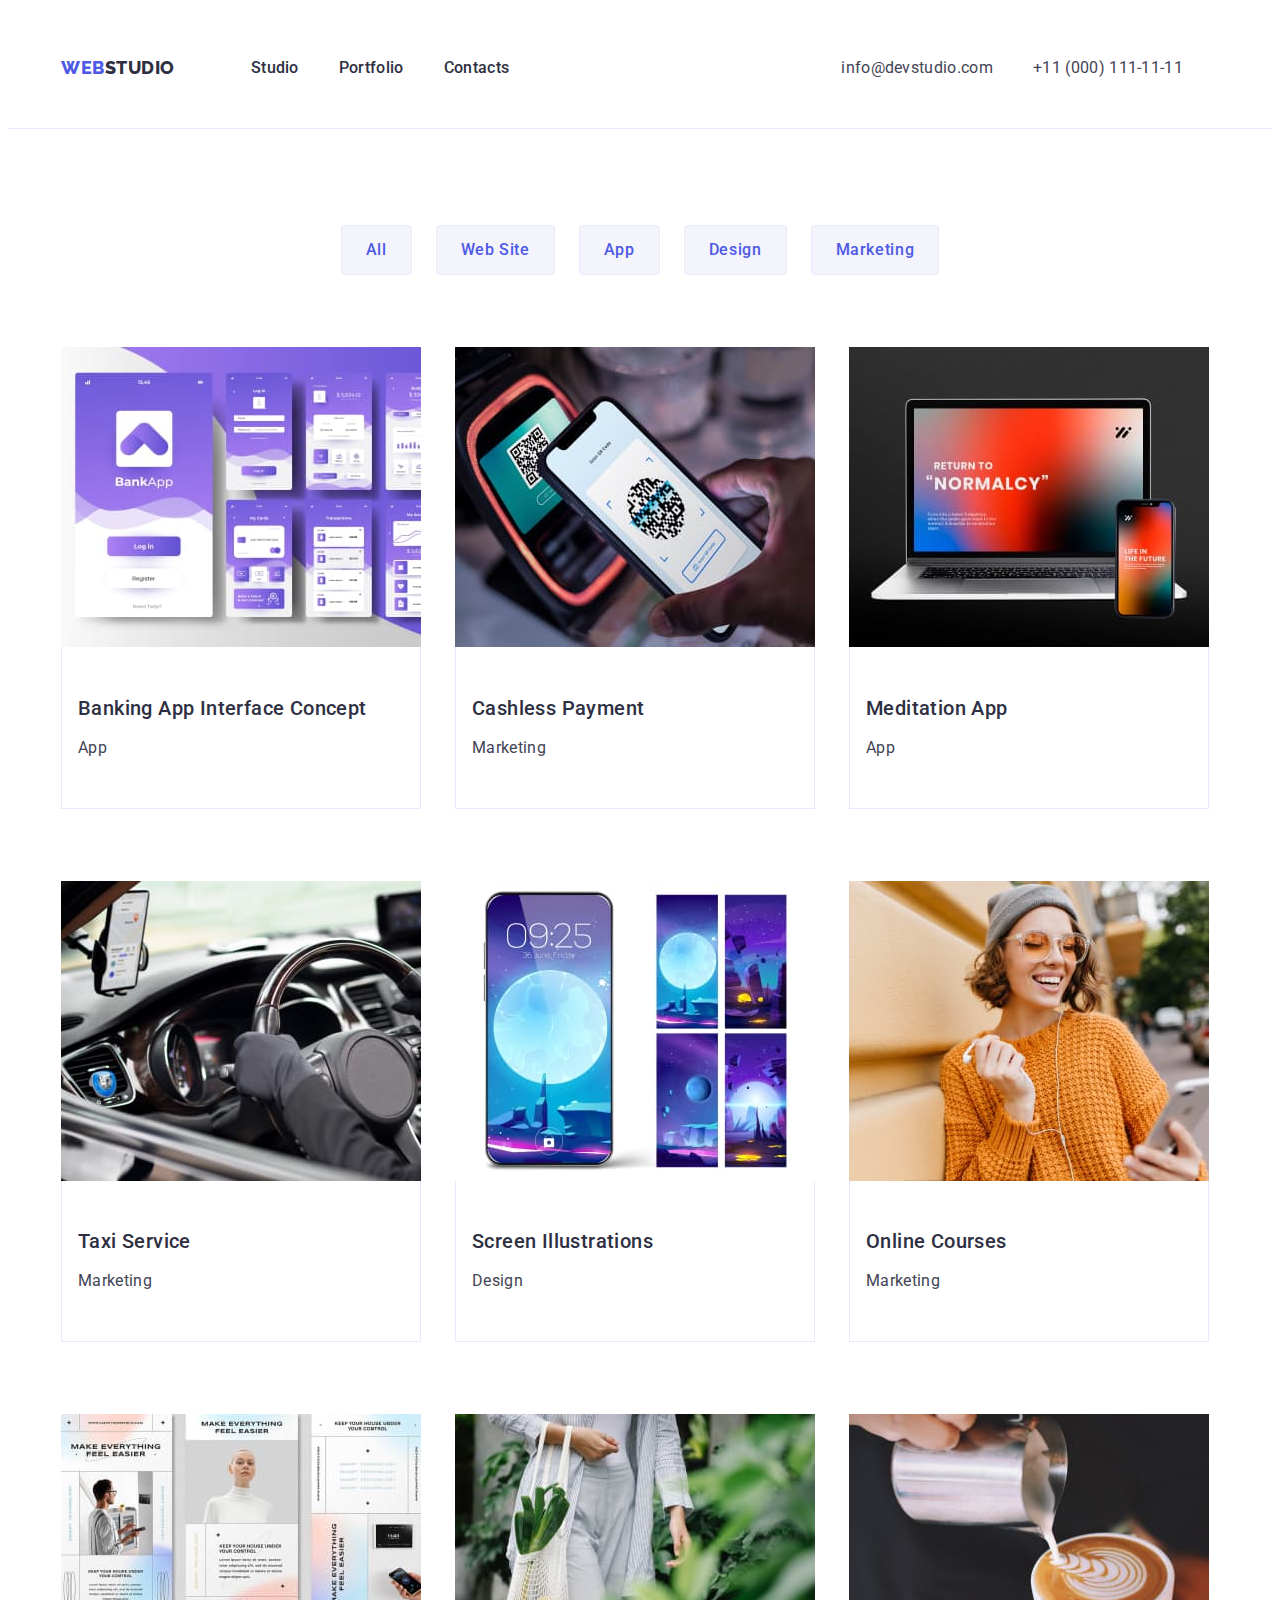
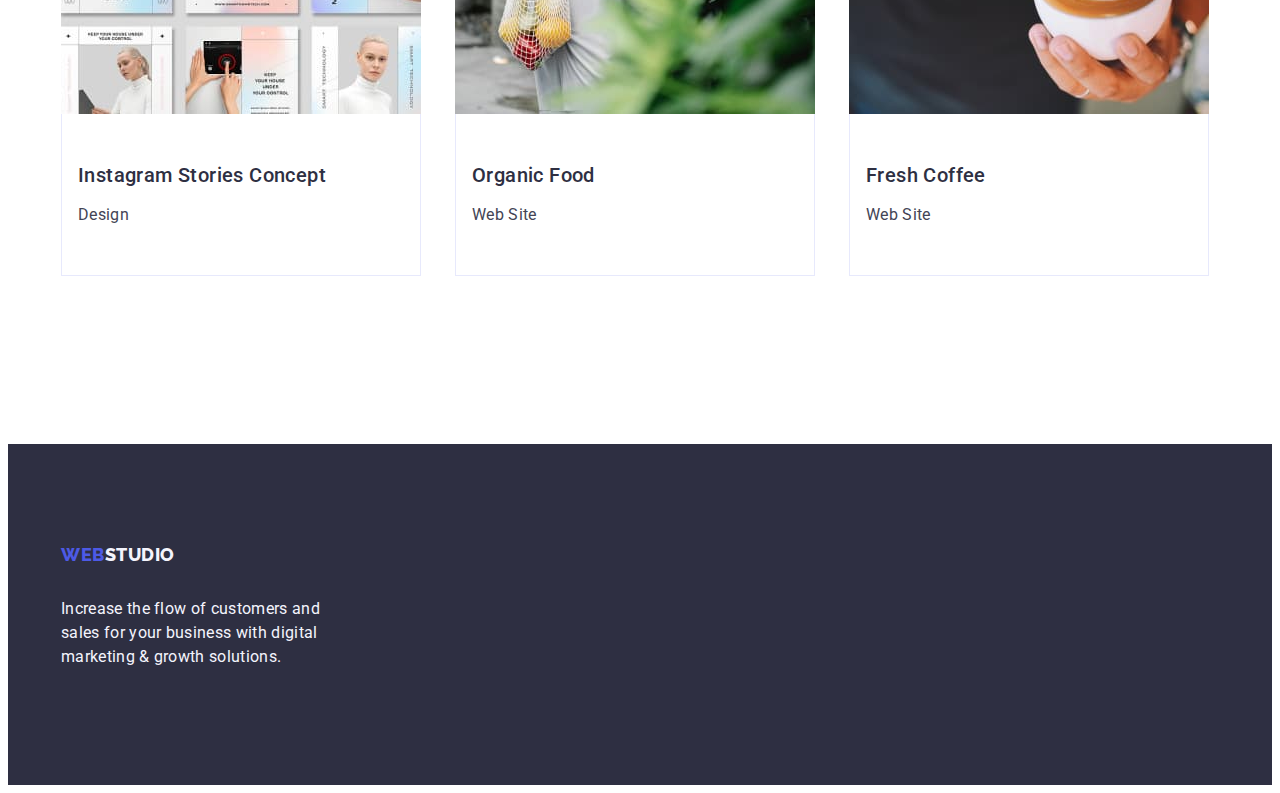
==== commit 8f01c5ba: "goit-markup-hw-03" ====
--- a/portfolio.html
+++ b/portfolio.html
@@ -26,7 +26,8 @@
         <a class="logo link logotipe" href="./index.html"
           >Web<span class="logo-accent">Studio</span></a
         >
-        <ul class="list navigation-list">
+
+        <ul class="list navigation-list-portfolio">
           <li class="navigation studio-navigation-item">
             <a class="link navigation-menu" href="./index.html">Studio</a>
           </li>
--- a/css/styles.css
+++ b/css/styles.css
@@ -80,10 +80,7 @@
     
 }
 
-.logotipe{
-    
-    margin-right: 76px;
-}
+
 
 .logo-accent{
     color:var(--navyblue)
@@ -158,6 +155,9 @@
     margin-right: auto;
 }
 
+.logotipe{
+    margin-right: 76px;
+}
 /* ~-----------------MAIN------------------ */
 
 /* &-----------------1------------------ */
@@ -214,9 +214,21 @@
 }
 
 .visually-hidden {
-    position: fixed;
-    transform: scale(0);
-  }
+    clip: rect(0 0 0 0);
+    clip-path: inset(50%);
+    height: 1px;
+    overflow: hidden;
+    position: absolute;
+    white-space: nowrap;
+    width: 1px;
+}
+
+  .navigation-list-portfolio{
+    align-items: center;
+    display: flex;
+    gap: 40px;
+    row-gap: 48px;
+}
 
 .studio-second-title{
     color: var(--navyblue, #2E2F42);
@@ -419,6 +431,7 @@
     padding: 32px 16px;
     gap: 8px;
     border: 1px solid #e7e9fc;
+    border-top: none;
 }
 
 /* ~-----------------FOOTER------------------ */
